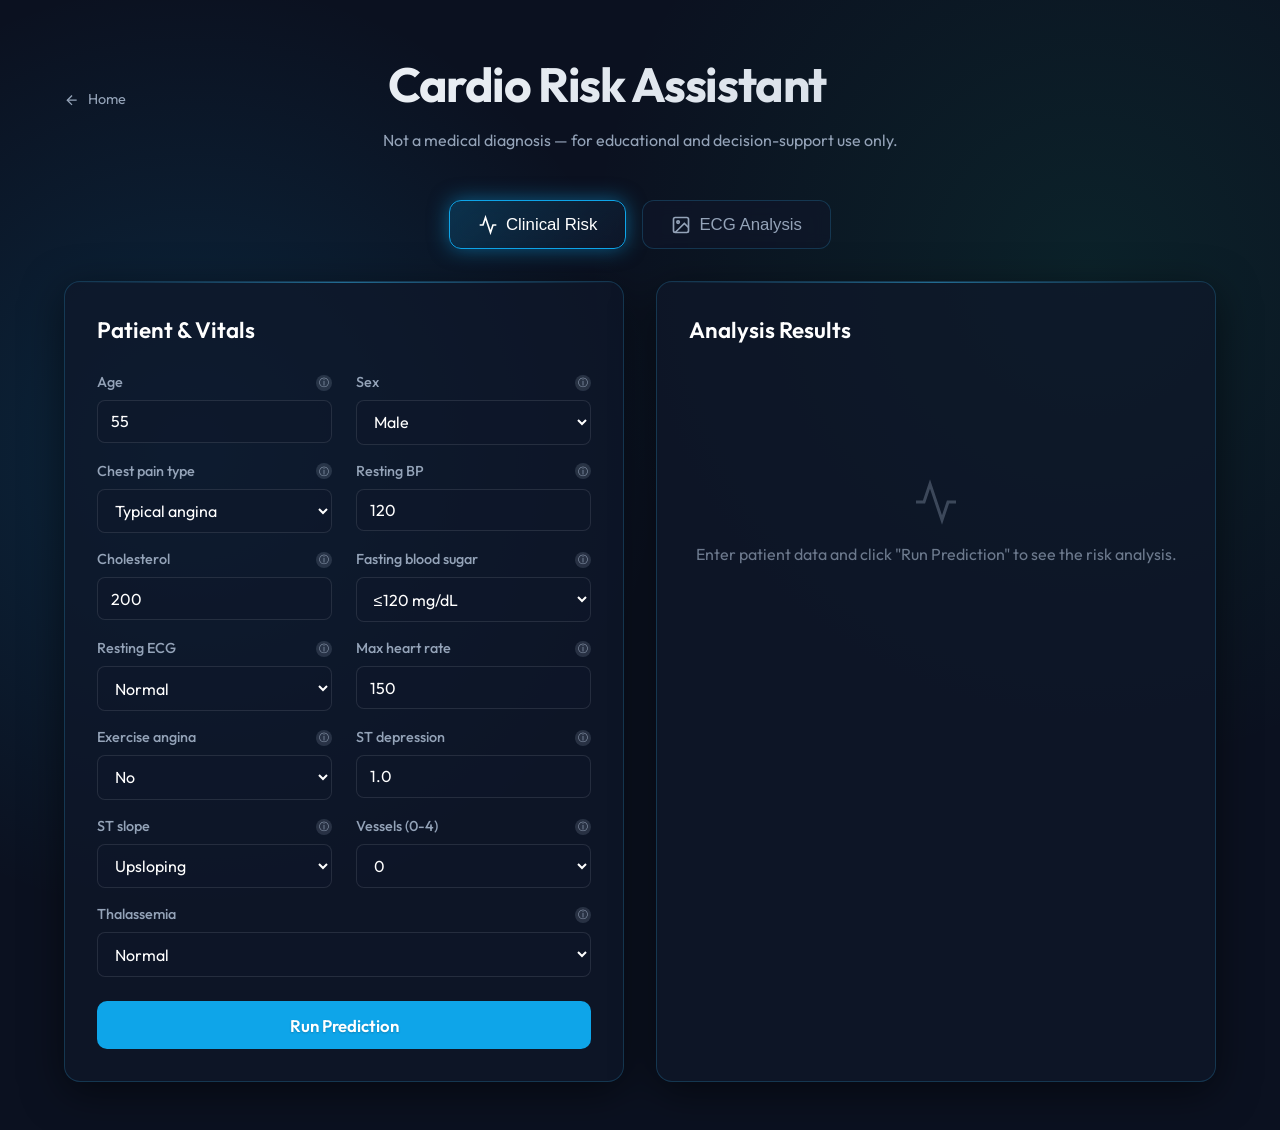
==== templates/index.html @ ab319a2d "init commit" ====
<!DOCTYPE html>
<html lang="en">
<head>
    <meta charset="UTF-8">
    <meta name="viewport" content="width=device-width, initial-scale=1.0">
    <title>Cardio Risk Assistant</title>
    <link rel="stylesheet" href="/static/style.css">
    <link href="https://fonts.googleapis.com/css2?family=Outfit:wght@400;500;600;700&display=swap" rel="stylesheet">
</head>
<body>
    <div class="app-container">
        <header class="cl-header" style="position: relative;">
            <a href="/" style="position: absolute; left: 0; top: 50%; transform: translateY(-50%); color: var(--text-muted); text-decoration: none; font-size: 0.9rem; display: flex; align-items: center; gap: 0.5rem; transition: color 0.3s;"><svg viewBox="0 0 24 24" width="16" height="16" stroke="currentColor" stroke-width="2" fill="none"><line x1="19" y1="12" x2="5" y2="12"></line><polyline points="12 19 5 12 12 5"></polyline></svg> Home</a>
            <h1 class="cl-title">Cardio Risk Assistant <span class="glow-icon">🫀</span></h1>
            <p class="cl-sub">Not a medical diagnosis — for educational and decision-support use only.</p>
        </header>

        <main>
            <div class="tabs">
                <button class="tab-btn active" data-target="clinical-tab">
                    <svg viewBox="0 0 24 24" width="20" height="20" stroke="currentColor" stroke-width="2" fill="none"><path d="M22 12h-4l-3 9L9 3l-3 9H2"></path></svg>
                    Clinical Risk
                </button>
                <button class="tab-btn" data-target="ecg-tab">
                    <svg viewBox="0 0 24 24" width="20" height="20" stroke="currentColor" stroke-width="2" fill="none"><rect x="3" y="3" width="18" height="18" rx="2" ry="2"></rect><circle cx="8.5" cy="8.5" r="1.5"></circle><polyline points="21 15 16 10 5 21"></polyline></svg>
                    ECG Analysis
                </button>
            </div>

            <div id="clinical-tab" class="tab-content active">
                <div class="grid-layout">
                    <div class="card form-card">
                        <h2>Patient & Vitals</h2>
                        <form id="clinical-form">
                            <div class="form-grid">
                                <div class="form-group">
                                    <label for="age">Age <span class="tooltip" title="Patient age in years">ⓘ</span></label>
                                    <input type="number" id="age" name="age" value="55" min="20" max="100">
                                </div>
                                <div class="form-group">
                                    <label for="sex">Sex <span class="tooltip" title="Biological sex">ⓘ</span></label>
                                    <select id="sex" name="sex">
                                        <option value="0">Female</option>
                                        <option value="1" selected>Male</option>
                                    </select>
                                </div>
                                <div class="form-group">
                                    <label for="cp">Chest pain type <span class="tooltip" title="Type of chest pain reported">ⓘ</span></label>
                                    <select id="cp" name="cp">
                                        <option value="0">Typical angina</option>
                                        <option value="1">Atypical angina</option>
                                        <option value="2">Non-anginal pain</option>
                                        <option value="3">Asymptomatic</option>
                                    </select>
                                </div>
                                <div class="form-group">
                                    <label for="trestbps">Resting BP <span class="tooltip" title="Resting blood pressure in mm Hg">ⓘ</span></label>
                                    <input type="number" id="trestbps" name="trestbps" value="120" min="80" max="200">
                                </div>
                                <div class="form-group">
                                    <label for="chol">Cholesterol <span class="tooltip" title="Serum cholesterol in mg/dL">ⓘ</span></label>
                                    <input type="number" id="chol" name="chol" value="200" min="100" max="600">
                                </div>
                                <div class="form-group">
                                    <label for="fbs">Fasting blood sugar <span class="tooltip" title="> 120 mg/dl is high">ⓘ</span></label>
                                    <select id="fbs" name="fbs">
                                        <option value="0">≤120 mg/dL</option>
                                        <option value="1">>120 mg/dL</option>
                                    </select>
                                </div>
                                <div class="form-group">
                                    <label for="restecg">Resting ECG <span class="tooltip" title="Resting electrocardiographic results">ⓘ</span></label>
                                    <select id="restecg" name="restecg">
                                        <option value="0">Normal</option>
                                        <option value="1">ST-T Abnormality</option>
                                        <option value="2">Hypertrophy</option>
                                    </select>
                                </div>
                                <div class="form-group">
                                    <label for="thalach">Max heart rate <span class="tooltip" title="Maximum heart rate achieved">ⓘ</span></label>
                                    <input type="number" id="thalach" name="thalach" value="150" min="70" max="220">
                                </div>
                                <div class="form-group">
                                    <label for="exang">Exercise angina <span class="tooltip" title="Exercise induced angina">ⓘ</span></label>
                                    <select id="exang" name="exang">
                                        <option value="0">No</option>
                                        <option value="1">Yes</option>
                                    </select>
                                </div>
                                <div class="form-group">
                                    <label for="oldpeak">ST depression <span class="tooltip" title="ST depression induced by exercise relative to rest">ⓘ</span></label>
                                    <input type="number" step="0.1" id="oldpeak" name="oldpeak" value="1.0" min="0" max="6">
                                </div>
                                <div class="form-group">
                                    <label for="slope">ST slope <span class="tooltip" title="The slope of the peak exercise ST segment">ⓘ</span></label>
                                    <select id="slope" name="slope">
                                        <option value="0">Upsloping</option>
                                        <option value="1">Flat</option>
                                        <option value="2">Downsloping</option>
                                    </select>
                                </div>
                                <div class="form-group">
                                    <label for="ca">Vessels (0-4) <span class="tooltip" title="Number of major vessels colored by fluoroscopy">ⓘ</span></label>
                                    <select id="ca" name="ca">
                                        <option value="0">0</option>
                                        <option value="1">1</option>
                                        <option value="2">2</option>
                                        <option value="3">3</option>
                                        <option value="4">4</option>
                                    </select>
                                </div>
                                <div class="form-group" style="grid-column: span 2;">
                                    <label for="thal">Thalassemia <span class="tooltip" title="Thalassemia blood disorder encoding">ⓘ</span></label>
                                    <select id="thal" name="thal">
                                        <option value="0">Normal</option>
                                        <option value="1">Fixed Defect</option>
                                        <option value="2">Reversable Defect</option>
                                        <option value="3">Unknown</option>
                                    </select>
                                </div>
                            </div>
                            <button type="submit" class="btn primary btn-glow">Run Prediction</button>
                        </form>
                    </div>

                    <div class="card result-card">
                        <h2>Analysis Results</h2>
                        <div id="clinical-loading" class="hidden loading-container">
                            <div class="spinner"></div>
                            <p>Scoring and analyzing via OpenAI...</p>
                        </div>
                        <div id="clinical-results" class="hidden">
                            <div class="metric-container">
                                <div class="metric">
                                    <label>Disease risk score</label>
                                    <span class="value" id="c-risk-score">0%</span>
                                </div>
                                <div class="progress-bar">
                                    <div class="progress-fill" id="c-progress"></div>
                                </div>
                                <div id="c-badge" class="risk-badge"></div>
                            </div>

                            <div class="classification-box">
                                <strong>Model Classification</strong>
                                <p id="c-classification" class="highlight-text"></p>
                            </div>

                            <div class="accordion">
                                <details open>
                                    <summary>Key Contributing Factors</summary>
                                    <ul id="c-factors" class="custom-list"></ul>
                                </details>
                            </div>

                            <div class="accordion">
                                <details open>
                                    <summary>AI Brief <span class="disclaimer-badge">Support Only</span></summary>
                                    <p id="c-ai-brief" class="ai-text"></p>
                                </details>
                            </div>
                            
                            <div id="c-contact" class="hidden alert-box error" style="margin-top: 1.5rem;"></div>

                            <button id="c-download" class="btn secondary outline-glow">Download PDF Report</button>
                        </div>
                        
                        <div id="clinical-placeholder" class="placeholder-state">
                            <svg viewBox="0 0 24 24" width="48" height="48" stroke="var(--text-muted)" stroke-width="1.5" fill="none"><path d="M22 12h-4l-3 9L9 3l-3 9H2"></path></svg>
                            <p>Enter patient data and click "Run Prediction" to see the risk analysis.</p>
                        </div>
                    </div>
                </div>
            </div>

            <div id="ecg-tab" class="tab-content">
                <div class="grid-layout">
                    <div class="card form-card">
                        <h2>Upload ECG Strip</h2>
                        <form id="ecg-form">
                            <div class="upload-area" id="upload-zone">
                                <input type="file" id="ecg-file" name="file" accept=".jpg,.png,.jpeg" required>
                                <svg viewBox="0 0 24 24" width="40" height="40" stroke="var(--primary)" stroke-width="1.5" fill="none"><path d="M21 15v4a2 2 0 0 1-2 2H5a2 2 0 0 1-2-2v-4"></path><polyline points="17 8 12 3 7 8"></polyline><line x1="12" y1="3" x2="12" y2="15"></line></svg>
                                <p>Drag & drop or click to select<br><span class="sub-text">Supports JPG, PNG</span></p>
                            </div>
                            <div class="image-preview" id="image-preview-container" style="display: none;">
                                <img id="image-preview" src="" alt="ECG Preview">
                            </div>
                            <div class="btn-group">
                                <button type="submit" class="btn primary btn-glow" id="ecg-submit-btn" disabled>Analyze ECG Image</button>
                                <button type="button" class="btn outline" id="ecg-reset-btn">Clear</button>
                            </div>
                        </form>
                    </div>

                    <div class="card result-card">
                        <h2>Analysis Results</h2>
                        <div id="ecg-loading" class="hidden loading-container">
                            <div class="spinner"></div>
                            <p>Running CNN inference & OpenAI analysis...</p>
                        </div>
                        <div id="ecg-results" class="hidden">
                            <div class="metrics-row">
                                <div class="metric">
                                    <label>Predicted Class</label>
                                    <span class="value" id="e-class"></span>
                                </div>
                                <div class="metric">
                                    <label>Confidence</label>
                                    <span class="value" id="e-conf"></span>
                                </div>
                            </div>
                            
                            <div id="e-alert" class="alert-box"></div>

                            <div class="waveform-box">
                                <strong>Projected 1D Waveform (Heuristic)</strong>
                                <div class="stats-grid">
                                    <div class="stat">
                                        <span class="stat-label">Est. Heart Rate</span>
                                        <span class="stat-val"><strong id="e-hr"></strong> bpm</span>
                                    </div>
                                    <div class="stat">
                                        <span class="stat-label">Signal Spread</span>
                                        <span class="stat-val" id="e-var"></span>
                                    </div>
                                </div>
                            </div>

                            <div class="accordion">
                                <details open>
                                    <summary>AI Brief <span class="disclaimer-badge">Support Only</span></summary>
                                    <p id="e-ai-brief" class="ai-text"></p>
                                </details>
                            </div>
                            
                            <div id="e-contact" class="hidden alert-box error" style="margin-top: 1.5rem;"></div>

                            <button id="e-download" class="btn secondary outline-glow">Download PDF Report</button>
                        </div>
                        
                        <div id="ecg-placeholder" class="placeholder-state">
                            <svg viewBox="0 0 24 24" width="48" height="48" stroke="var(--text-muted)" stroke-width="1.5" fill="none"><rect x="3" y="3" width="18" height="18" rx="2" ry="2"></rect><circle cx="8.5" cy="8.5" r="1.5"></circle><polyline points="21 15 16 10 5 21"></polyline></svg>
                            <p>Upload an ECG image strip to process CNN classification.</p>
                        </div>
                    </div>
                </div>
            </div>
        </main>
    </div>
    <script src="/static/app.js"></script>
</body>
</html>
---- static/style.css ----
:root {
    --bg-dark: #0b1120;
    --bg-card: rgba(15, 23, 42, 0.7);
    --primary: #0ea5e9;
    --primary-glow: rgba(14, 165, 233, 0.5);
    --secondary: #10b981;
    --text-main: #f8fafc;
    --text-muted: #94a3b8;
    --border: rgba(56, 189, 248, 0.2);
    --border-hover: rgba(56, 189, 248, 0.5);
    --border-radius: 16px;
    --shadow: 0 10px 40px rgba(0, 0, 0, 0.5);
    --panel-glow: inset 0 0 40px rgba(14, 165, 233, 0.05);
}

* { box-sizing: border-box; margin: 0; padding: 0; }

body {
    font-family: 'Outfit', 'Inter', sans-serif;
    background-color: var(--bg-dark);
    background-image: 
        radial-gradient(circle at 15% 50%, rgba(14, 165, 233, 0.15) 0%, transparent 40%),
        radial-gradient(circle at 85% 30%, rgba(16, 185, 129, 0.1) 0%, transparent 40%);
    background-attachment: fixed;
    color: var(--text-main);
    min-height: 100vh;
    padding-bottom: 3rem;
    line-height: 1.5;
}

.app-container {
    max-width: 1200px;
    margin: 0 auto;
    padding: 0 1.5rem;
}

.cl-header {
    padding: 3rem 0;
    text-align: center;
}

.cl-title {
    font-size: 3rem;
    font-weight: 700;
    letter-spacing: -0.03em;
    margin-bottom: 0.5rem;
    background: linear-gradient(135deg, #f8fafc 0%, #cbd5e1 100%);
    -webkit-background-clip: text;
    -webkit-text-fill-color: transparent;
}

.glow-icon { filter: drop-shadow(0 0 10px rgba(220, 38, 38, 0.8)); }

.cl-sub {
    color: var(--text-muted);
    font-size: 1rem;
    font-weight: 400;
}

.tabs {
    display: flex;
    gap: 1rem;
    margin-bottom: 2rem;
    justify-content: center;
}

.tab-btn {
    display: flex;
    align-items: center;
    gap: 0.5rem;
    padding: 0.85rem 1.75rem;
    border: 1px solid var(--border);
    background: rgba(15, 23, 42, 0.6);
    backdrop-filter: blur(8px);
    border-radius: 12px;
    cursor: pointer;
    font-size: 1.05rem;
    font-weight: 500;
    color: var(--text-muted);
    transition: all 0.3s cubic-bezier(0.4, 0, 0.2, 1);
}

.tab-btn:hover {
    color: var(--text-main);
    border-color: var(--border-hover);
    background: rgba(30, 41, 59, 0.8);
}

.tab-btn.active {
    background: linear-gradient(135deg, rgba(14, 165, 233, 0.2), rgba(15, 23, 42, 0.8));
    color: #fff;
    border-color: var(--primary);
    box-shadow: 0 0 20px var(--primary-glow);
}

.tab-content { display: none; animation: slideUp 0.5s cubic-bezier(0.16, 1, 0.3, 1) forwards; opacity: 0; transform: translateY(20px); }
.tab-content.active { display: block; }

@keyframes slideUp { to { opacity: 1; transform: translateY(0); } }

.grid-layout {
    display: grid;
    grid-template-columns: 1fr 1fr;
    gap: 2rem;
}

@media (max-width: 850px) { .grid-layout { grid-template-columns: 1fr; } }

.card {
    background: var(--bg-card);
    backdrop-filter: blur(20px);
    -webkit-backdrop-filter: blur(20px);
    border: 1px solid var(--border);
    border-radius: var(--border-radius);
    padding: 2rem;
    box-shadow: var(--shadow);
    position: relative;
    overflow: hidden;
}

.card::before {
    content: ''; position: absolute; top: 0; left: 0; right: 0; height: 1px;
    background: linear-gradient(90deg, transparent, rgba(56, 189, 248, 0.5), transparent);
}

.card h2 {
    font-size: 1.4rem;
    font-weight: 600;
    margin-bottom: 1.5rem;
    color: #fff;
    display: flex;
    align-items: center;
    gap: 0.5rem;
}

/* Forms */
.form-grid {
    display: grid;
    grid-template-columns: 1fr 1fr;
    gap: 1rem 1.5rem;
}

.form-group label {
    display: flex;
    justify-content: space-between;
    align-items: center;
    margin-bottom: 0.4rem;
    font-size: 0.9rem;
    font-weight: 500;
    color: var(--text-muted);
}

.tooltip {
    display: inline-flex; justify-content: center; align-items: center;
    width: 16px; height: 16px; border-radius: 50%;
    background: rgba(148, 163, 184, 0.2);
    font-size: 0.65rem; color: var(--text-muted);
    cursor: help; transition: all 0.2s;
}
.tooltip:hover { background: var(--primary); color: #fff; box-shadow: 0 0 10px var(--primary-glow); }

.form-group input, .form-group select {
    width: 100%;
    padding: 0.65rem 0.8rem;
    background: rgba(15, 23, 42, 0.5);
    border: 1px solid rgba(255, 255, 255, 0.1);
    border-radius: 8px;
    font-family: inherit;
    font-size: 1rem;
    color: #fff;
    transition: all 0.3s;
}

.form-group input:focus, .form-group select:focus {
    outline: none;
    border-color: var(--primary);
    background: rgba(15, 23, 42, 0.8);
    box-shadow: 0 0 0 3px rgba(14, 165, 233, 0.2);
}

.form-group select option { background: #0f172a; color: #fff; }

.btn {
    display: inline-flex; justify-content: center; align-items: center; gap: 0.5rem;
    padding: 0.85rem 1.5rem; border: none; border-radius: 10px;
    font-size: 1.05rem; font-weight: 600; font-family: inherit;
    cursor: pointer; transition: all 0.3s cubic-bezier(0.4, 0, 0.2, 1);
    width: 100%; margin-top: 1.5rem;
}

.btn.primary { background: var(--primary); color: #fff; text-shadow: 0 1px 2px rgba(0,0,0,0.2); }
.btn-glow:hover:not(:disabled) { box-shadow: 0 0 20px var(--primary-glow); transform: translateY(-2px); }
.btn:disabled { opacity: 0.5; cursor: not-allowed; filter: grayscale(1); }

.btn.outline { background: transparent; border: 1px solid var(--border); color: var(--text-muted); }
.btn.outline:hover:not(:disabled) { border-color: #fff; color: #fff; }

.btn.secondary { background: rgba(255, 255, 255, 0.1); color: #fff; margin-top: 1.5rem; }
.outline-glow:hover { background: rgba(255, 255, 255, 0.15); box-shadow: 0 0 15px rgba(255,255,255,0.1); }

/* Results & Loading */
.hidden { display: none !important; }

.placeholder-state {
    display: flex; flex-direction: column; align-items: center; justify-content: center;
    height: 300px; text-align: center; color: var(--text-muted); opacity: 0.7;
}
.placeholder-state svg { margin-bottom: 1rem; opacity: 0.5; }

.loading-container {
    display: flex; flex-direction: column; align-items: center; justify-content: center;
    height: 300px; gap: 1.5rem;
}

.spinner {
    width: 40px; height: 40px;
    border: 3px solid rgba(14, 165, 233, 0.2);
    border-top-color: var(--primary);
    border-radius: 50%;
    animation: spin 1s linear infinite;
    box-shadow: 0 0 20px rgba(14, 165, 233, 0.4);
}

@keyframes spin { to { transform: rotate(360deg); } }

/* Metrics display */
.metric-container, .metrics-row { margin-bottom: 1.5rem; }
.metrics-row { display: flex; gap: 1.5rem; }

.metric { background: rgba(0,0,0,0.2); padding: 1rem; border-radius: 10px; flex: 1; border: 1px solid rgba(255,255,255,0.05); }
.metric label { font-size: 0.8rem; color: var(--text-muted); text-transform: uppercase; letter-spacing: 0.05em; display: block; margin-bottom: 0.25rem; }
.metric .value { font-size: 2.25rem; font-weight: 700; color: #fff; line-height: 1; }

.progress-bar { width: 100%; height: 6px; background: rgba(255,255,255,0.1); border-radius: 3px; margin: 1rem 0; overflow: hidden; }
.progress-fill { height: 100%; background: var(--primary); width: 0%; transition: width 1s cubic-bezier(0.4, 0, 0.2, 1); box-shadow: 0 0 10px var(--primary); }

.risk-badge { display: inline-block; padding: 0.35rem 0.85rem; border-radius: 8px; font-weight: 600; font-size: 0.85rem; letter-spacing: 0.02em; }
.bd-low { background: rgba(16, 185, 129, 0.2); color: #34d399; border: 1px solid rgba(16, 185, 129, 0.3); }
.bd-med { background: rgba(245, 158, 11, 0.2); color: #fbbf24; border: 1px solid rgba(245, 158, 11, 0.3); }
.bd-high { background: rgba(239, 68, 68, 0.2); color: #f87171; border: 1px solid rgba(239, 68, 68, 0.3); box-shadow: 0 0 15px rgba(239, 68, 68, 0.2); }

.classification-box { background: rgba(255, 255, 255, 0.05); border-left: 4px solid var(--primary); padding: 1rem 1.25rem; border-radius: 4px 8px 8px 4px; margin-bottom: 1.5rem; }
.classification-box strong { display: block; font-size: 0.85rem; color: var(--text-muted); text-transform: uppercase; letter-spacing: 0.05em; margin-bottom: 0.25rem; }
.highlight-text { font-size: 1.1rem; color: #fff; font-weight: 500; }

details { background: rgba(0,0,0,0.2); border: 1px solid rgba(255,255,255,0.05); border-radius: 10px; margin-bottom: 1rem; overflow: hidden; transition: background 0.3s; }
details:hover { background: rgba(0,0,0,0.3); }
summary { font-weight: 600; cursor: pointer; padding: 1rem; display: flex; align-items: center; justify-content: space-between; user-select: none; }
summary::-webkit-details-marker { display: none; }
summary::after { content: '+'; font-size: 1.2rem; font-weight: 400; color: var(--primary); transition: transform 0.3s; }
details[open] summary::after { transform: rotate(45deg); }
details p, details ul { padding: 0 1rem 1rem; font-size: 0.95rem; color: var(--text-main); opacity: 0.9; }

.custom-list { padding-left: 2rem; }
.custom-list li { margin-bottom: 0.5rem; }
.custom-list li::marker { color: var(--primary); }
.ai-text { font-style: italic; border-left: 2px solid rgba(255,255,255,0.1); padding-left: 1rem; margin-left: 0.5rem; }

.disclaimer-badge { font-size: 0.65rem; background: rgba(255,255,255,0.1); padding: 0.15rem 0.4rem; border-radius: 4px; margin-left: 0.5rem; vertical-align: middle; font-weight: 400; }

/* ECG Upload */
.upload-area {
    border: 2px dashed rgba(255,255,255,0.2); border-radius: 12px; padding: 3rem 2rem;
    text-align: center; margin-bottom: 1.5rem; position: relative; background: rgba(0,0,0,0.2);
    transition: all 0.3s; display: flex; flex-direction: column; align-items: center; gap: 1rem;
}
.upload-area:hover, .upload-area.dragover { border-color: var(--primary); background: rgba(14, 165, 233, 0.05); }
.upload-area input { position: absolute; top: 0; left: 0; width: 100%; height: 100%; opacity: 0; cursor: pointer; }
.sub-text { font-size: 0.85rem; color: var(--text-muted); }

.alert-box { padding: 1rem 1.25rem; border-radius: 8px; margin-bottom: 1.5rem; font-weight: 500; font-size: 0.95rem; display: flex; align-items: center; gap: 0.75rem; }
.alert-box.error { background: rgba(239, 68, 68, 0.1); color: #fca5a5; border: 1px solid rgba(239, 68, 68, 0.3); }
.alert-box.success { background: rgba(16, 185, 129, 0.1); color: #6ee7b7; border: 1px solid rgba(16, 185, 129, 0.3); }

.waveform-box { background: rgba(0,0,0,0.2); padding: 1.25rem; border-radius: 10px; margin-bottom: 1.5rem; border: 1px solid rgba(255,255,255,0.05); }
.waveform-box strong { display: block; margin-bottom: 1rem; color: var(--text-muted); font-size: 0.9rem; text-transform: uppercase; letter-spacing: 0.05em; }
.stats-grid { display: grid; grid-template-columns: 1fr 1fr; gap: 1rem; }
.stat { display: flex; flex-direction: column; }
.stat-label { font-size: 0.8rem; color: var(--text-muted); }
.stat-val { font-size: 1.25rem; font-weight: 600; color: #fff; }

.image-preview { width: 100%; border-radius: 12px; overflow: hidden; margin-bottom: 1.5rem; border: 1px solid rgba(255,255,255,0.1); }
.image-preview img { width: 100%; display: block; object-fit: cover; }
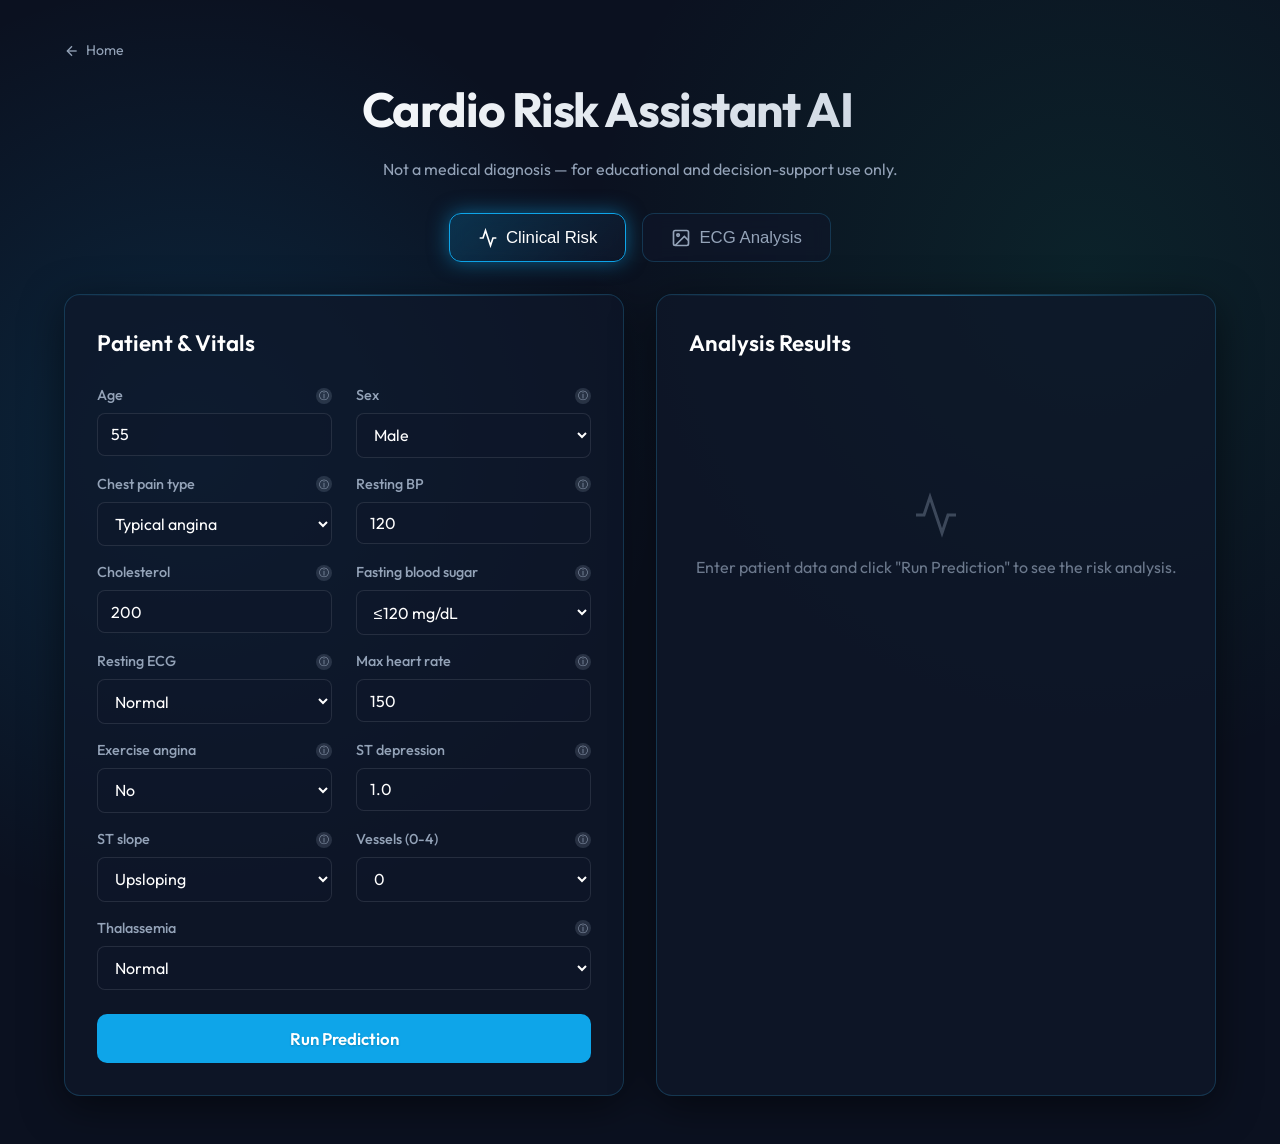
==== commit f9ac5175: "Working" ====
--- a/templates/index.html
+++ b/templates/index.html
@@ -3,15 +3,18 @@
 <head>
     <meta charset="UTF-8">
     <meta name="viewport" content="width=device-width, initial-scale=1.0">
-    <title>Cardio Risk Assistant</title>
+    <title>Cardio Risk Assistant AI</title>
     <link rel="stylesheet" href="/static/style.css">
     <link href="https://fonts.googleapis.com/css2?family=Outfit:wght@400;500;600;700&display=swap" rel="stylesheet">
 </head>
 <body>
     <div class="app-container">
-        <header class="cl-header" style="position: relative;">
-            <a href="/" style="position: absolute; left: 0; top: 50%; transform: translateY(-50%); color: var(--text-muted); text-decoration: none; font-size: 0.9rem; display: flex; align-items: center; gap: 0.5rem; transition: color 0.3s;"><svg viewBox="0 0 24 24" width="16" height="16" stroke="currentColor" stroke-width="2" fill="none"><line x1="19" y1="12" x2="5" y2="12"></line><polyline points="12 19 5 12 12 5"></polyline></svg> Home</a>
-            <h1 class="cl-title">Cardio Risk Assistant <span class="glow-icon">🫀</span></h1>
+        <header class="cl-header">
+            <a href="/" class="back-link">
+                <svg viewBox="0 0 24 24" width="16" height="16" stroke="currentColor" stroke-width="2" fill="none"><line x1="19" y1="12" x2="5" y2="12"></line><polyline points="12 19 5 12 12 5"></polyline></svg>
+                Home
+            </a>
+            <h1 class="cl-title">Cardio Risk Assistant AI <span class="glow-icon">🫀</span></h1>
             <p class="cl-sub">Not a medical diagnosis — for educational and decision-support use only.</p>
         </header>
 
@@ -160,7 +163,6 @@
                                 </details>
                             </div>
                             
-                            <div id="c-contact" class="hidden alert-box error" style="margin-top: 1.5rem;"></div>
 
                             <button id="c-download" class="btn secondary outline-glow">Download PDF Report</button>
                         </div>
@@ -197,7 +199,7 @@
                         <h2>Analysis Results</h2>
                         <div id="ecg-loading" class="hidden loading-container">
                             <div class="spinner"></div>
-                            <p>Running CNN inference & OpenAI analysis...</p>
+                            <p>Running CNN inference & LLM model analysis...</p>
                         </div>
                         <div id="ecg-results" class="hidden">
                             <div class="metrics-row">
@@ -215,6 +217,9 @@
 
                             <div class="waveform-box">
                                 <strong>Projected 1D Waveform (Heuristic)</strong>
+                                <div class="ecg-canvas-wrapper">
+                                    <canvas id="ecg-waveform-canvas" aria-label="ECG waveform chart"></canvas>
+                                </div>
                                 <div class="stats-grid">
                                     <div class="stat">
                                         <span class="stat-label">Est. Heart Rate</span>
@@ -234,7 +239,6 @@
                                 </details>
                             </div>
                             
-                            <div id="e-contact" class="hidden alert-box error" style="margin-top: 1.5rem;"></div>
 
                             <button id="e-download" class="btn secondary outline-glow">Download PDF Report</button>
                         </div>
--- a/static/style.css
+++ b/static/style.css
@@ -35,9 +35,26 @@
 }
 
 .cl-header {
-    padding: 3rem 0;
+    padding: 2.5rem 0 2rem;
     text-align: center;
-}
+    display: flex;
+    flex-direction: column;
+    align-items: center;
+    gap: 0.25rem;
+}
+
+.back-link {
+    align-self: flex-start;
+    display: inline-flex;
+    align-items: center;
+    gap: 0.4rem;
+    color: var(--text-muted);
+    text-decoration: none;
+    font-size: 0.88rem;
+    margin-bottom: 0.5rem;
+    transition: color 0.25s;
+}
+.back-link:hover { color: var(--text-main); }
 
 .cl-title {
     font-size: 3rem;
@@ -46,7 +63,9 @@
     margin-bottom: 0.5rem;
     background: linear-gradient(135deg, #f8fafc 0%, #cbd5e1 100%);
     -webkit-background-clip: text;
+    background-clip: text;
     -webkit-text-fill-color: transparent;
+    color: transparent;
 }
 
 .glow-icon { filter: drop-shadow(0 0 10px rgba(220, 38, 38, 0.8)); }
@@ -104,7 +123,80 @@
     gap: 2rem;
 }
 
-@media (max-width: 850px) { .grid-layout { grid-template-columns: 1fr; } }
+/* ── Responsive ───────────────────────────────────────────────── */
+
+/* Tablet (≤ 900px) */
+@media (max-width: 900px) {
+    .grid-layout { grid-template-columns: 1fr; }
+
+    .cl-header { padding: 2rem 0 1.5rem; position: static !important; }
+    .cl-header a {
+        position: static !important;
+        transform: none !important;
+        display: inline-flex !important;
+        margin-bottom: 0.75rem;
+    }
+
+    .cl-title { font-size: 2.2rem; }
+
+    .tabs { flex-direction: row; flex-wrap: wrap; }
+    .tab-btn { flex: 1 1 40%; justify-content: center; padding: 0.75rem 1rem; font-size: 0.95rem; }
+
+    .form-grid { grid-template-columns: 1fr; }
+    .form-group[style*="span 2"] { grid-column: span 1 !important; }
+
+    .metric .value { font-size: 1.75rem; }
+
+    .card { padding: 1.5rem; }
+}
+
+/* Mobile (≤ 600px) */
+@media (max-width: 600px) {
+    body { background-attachment: scroll; } /* fix iOS fixed bg bug */
+
+    .app-container { padding: 0 1rem; }
+
+    .cl-header { padding: 1.5rem 0 1rem; text-align: center; }
+    .cl-title { font-size: 1.65rem; letter-spacing: -0.02em; }
+    .cl-sub { font-size: 0.85rem; }
+
+    .tabs { gap: 0.5rem; margin-bottom: 1.25rem; }
+    .tab-btn { flex: 1 1 100%; font-size: 0.9rem; padding: 0.7rem 0.75rem; }
+    .tab-btn svg { width: 16px; height: 16px; }
+
+    .card { padding: 1.1rem; border-radius: 12px; }
+    .card h2 { font-size: 1.15rem; margin-bottom: 1rem; }
+
+    .form-grid { grid-template-columns: 1fr; gap: 0.75rem 0; }
+
+    .form-group input,
+    .form-group select {
+        font-size: 16px; /* prevents iOS auto-zoom */
+        padding: 0.75rem 0.9rem;
+    }
+
+    .btn { font-size: 0.95rem; padding: 0.8rem 1rem; border-radius: 8px; }
+
+    .btn-group { flex-direction: column; gap: 0.5rem; }
+    .btn-group .btn { margin-top: 0; }
+
+    .metrics-row { flex-direction: column; gap: 0.75rem; }
+    .metric .value { font-size: 1.5rem; }
+
+    .stats-grid { grid-template-columns: 1fr 1fr; gap: 0.6rem; }
+    .stat-val { font-size: 1rem; }
+
+    #ecg-waveform-canvas { height: 110px; }
+
+    .placeholder-state { height: 200px; }
+    .loading-container { height: 200px; }
+
+    .upload-area { padding: 2rem 1rem; }
+
+    .alert-box { font-size: 0.85rem; }
+
+    .ai-text { margin-left: 0; }
+}
 
 .card {
     background: var(--bg-card);
@@ -274,7 +366,21 @@
 
 .waveform-box { background: rgba(0,0,0,0.2); padding: 1.25rem; border-radius: 10px; margin-bottom: 1.5rem; border: 1px solid rgba(255,255,255,0.05); }
 .waveform-box strong { display: block; margin-bottom: 1rem; color: var(--text-muted); font-size: 0.9rem; text-transform: uppercase; letter-spacing: 0.05em; }
-.stats-grid { display: grid; grid-template-columns: 1fr 1fr; gap: 1rem; }
+.ecg-canvas-wrapper {
+    width: 100%;
+    border-radius: 8px;
+    overflow: hidden;
+    margin-bottom: 1rem;
+    border: 1px solid rgba(180, 60, 60, 0.25);
+    box-shadow: 0 2px 16px rgba(0,0,0,0.4), inset 0 0 40px rgba(220, 38, 38, 0.04);
+}
+#ecg-waveform-canvas {
+    display: block;
+    width: 100%;
+    height: 140px;
+    image-rendering: crisp-edges;
+}
+.stats-grid { display: grid; grid-template-columns: 1fr 1fr; gap: 1rem; margin-top: 0.5rem; }
 .stat { display: flex; flex-direction: column; }
 .stat-label { font-size: 0.8rem; color: var(--text-muted); }
 .stat-val { font-size: 1.25rem; font-weight: 600; color: #fff; }
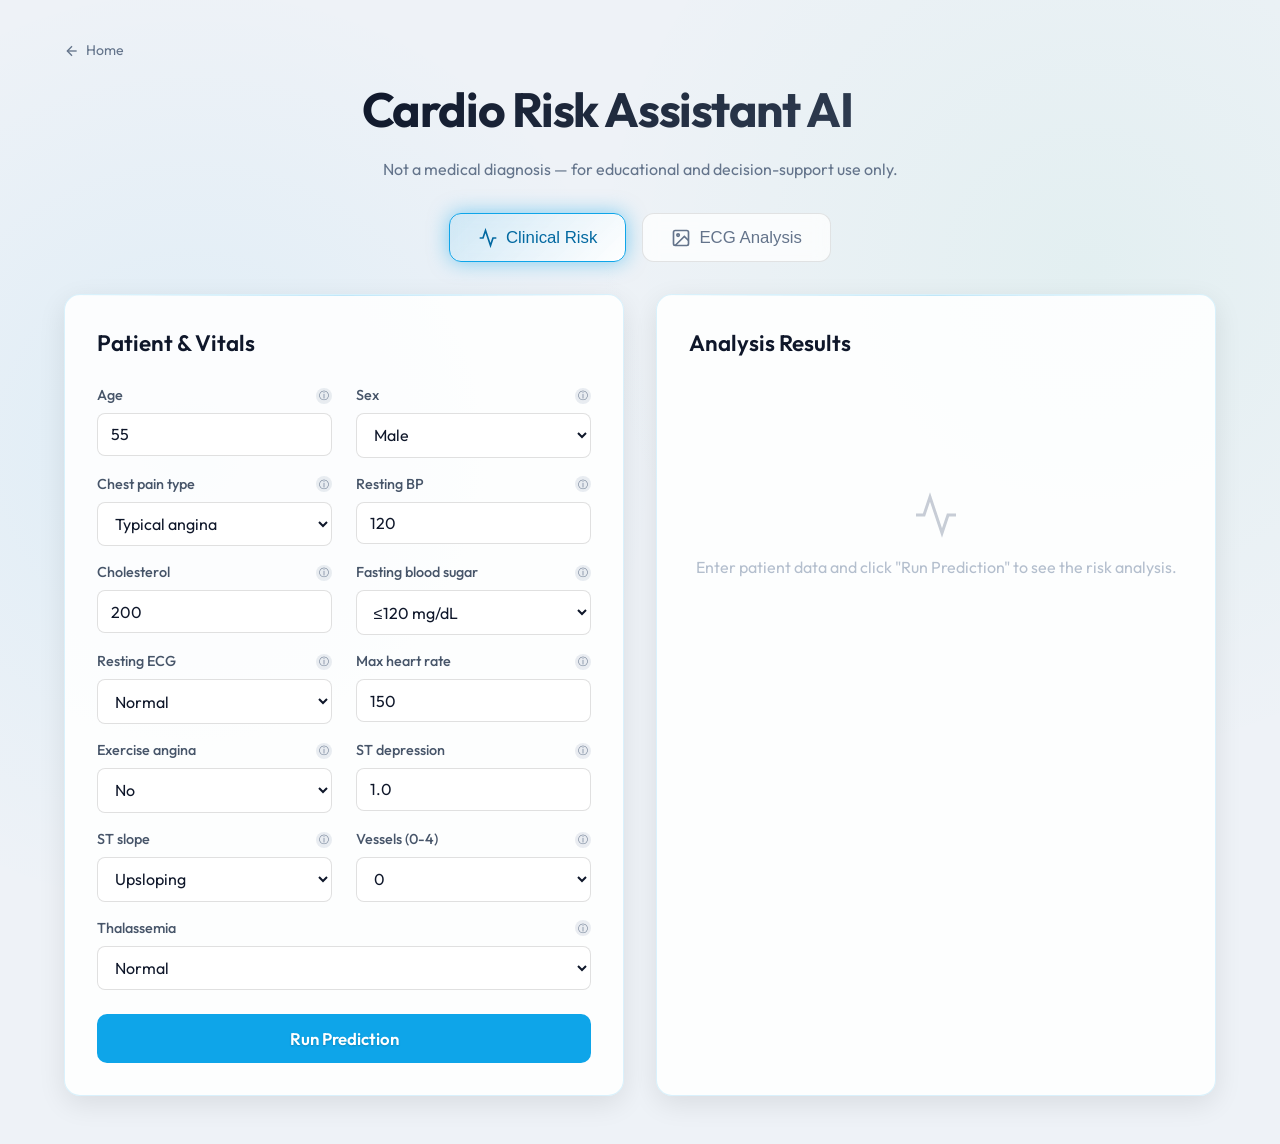
==== commit ac3b5825: "add toggle theme swich" ====
--- a/templates/index.html
+++ b/templates/index.html
@@ -6,6 +6,8 @@
     <title>Cardio Risk Assistant AI</title>
     <link rel="stylesheet" href="/static/style.css">
     <link href="https://fonts.googleapis.com/css2?family=Outfit:wght@400;500;600;700&display=swap" rel="stylesheet">
+    <!-- Prevent flash of wrong theme -->
+    <script>(function(){var t=localStorage.getItem('cardio-theme')||(window.matchMedia('(prefers-color-scheme: dark)').matches?'dark':'light');document.documentElement.setAttribute('data-theme',t);})();</script>
 </head>
 <body>
     <div class="app-container">
@@ -249,9 +251,11 @@
                         </div>
                     </div>
                 </div>
+
             </div>
         </main>
     </div>
     <script src="/static/app.js"></script>
+    <script src="/static/theme.js"></script>
 </body>
 </html>
--- a/static/style.css
+++ b/static/style.css
@@ -387,3 +387,148 @@
 
 .image-preview { width: 100%; border-radius: 12px; overflow: hidden; margin-bottom: 1.5rem; border: 1px solid rgba(255,255,255,0.1); }
 .image-preview img { width: 100%; display: block; object-fit: cover; }
+
+/* ── Theme toggle button ────────────────────────────────────────── */
+.theme-toggle {
+    position: fixed;
+    bottom: 1.5rem;
+    right: 1.5rem;
+    width: 48px;
+    height: 48px;
+    border-radius: 50%;
+    border: 1px solid var(--border);
+    background: var(--bg-card);
+    backdrop-filter: blur(12px);
+    -webkit-backdrop-filter: blur(12px);
+    cursor: pointer;
+    display: flex;
+    align-items: center;
+    justify-content: center;
+    box-shadow: var(--shadow);
+    transition: all 0.3s cubic-bezier(0.4, 0, 0.2, 1);
+    z-index: 1000;
+    color: var(--text-muted);
+    padding: 0;
+}
+.theme-toggle:hover {
+    border-color: var(--primary);
+    color: var(--primary);
+    box-shadow: 0 0 18px var(--primary-glow);
+    transform: scale(1.12) rotate(15deg);
+}
+.theme-toggle svg { width: 20px; height: 20px; flex-shrink: 0; }
+
+/* ── Light theme ─────────────────────────────────────────────────── */
+html[data-theme="light"] {
+    --bg-dark:        #eef2f7;
+    --bg-card:        rgba(255, 255, 255, 0.88);
+    --text-main:      #0f172a;
+    --text-muted:     #64748b;
+    --border:         rgba(14, 165, 233, 0.22);
+    --border-hover:   rgba(14, 165, 233, 0.55);
+    --shadow:         0 8px 28px rgba(0, 0, 0, 0.09);
+    --panel-glow:     inset 0 0 40px rgba(14, 165, 233, 0.03);
+}
+
+html[data-theme="light"] body {
+    background-color: #eef2f7;
+    background-image:
+        radial-gradient(circle at 15% 50%, rgba(14, 165, 233, 0.07) 0%, transparent 40%),
+        radial-gradient(circle at 85% 30%, rgba(16, 185, 129, 0.05) 0%, transparent 40%);
+}
+
+html[data-theme="light"] .card {
+    background: var(--bg-card);
+    border-color: rgba(14, 165, 233, 0.15);
+}
+html[data-theme="light"] .card::before {
+    background: linear-gradient(90deg, transparent, rgba(14, 165, 233, 0.25), transparent);
+}
+html[data-theme="light"] .card h2 { color: #0f172a; }
+
+html[data-theme="light"] .cl-title {
+    background: linear-gradient(135deg, #0f172a 0%, #334155 100%);
+    -webkit-background-clip: text;
+    background-clip: text;
+    -webkit-text-fill-color: transparent;
+    color: transparent;
+}
+
+html[data-theme="light"] .tab-btn {
+    background: rgba(255, 255, 255, 0.75);
+    border-color: rgba(0, 0, 0, 0.1);
+    color: #64748b;
+}
+html[data-theme="light"] .tab-btn:hover {
+    background: rgba(255, 255, 255, 0.95);
+    color: #0f172a;
+    border-color: rgba(14, 165, 233, 0.4);
+}
+html[data-theme="light"] .tab-btn.active {
+    background: linear-gradient(135deg, rgba(14, 165, 233, 0.12), rgba(255,255,255,0.95));
+    color: #0369a1;
+    border-color: var(--primary);
+}
+
+html[data-theme="light"] .form-group label { color: #475569; }
+html[data-theme="light"] .form-group input,
+html[data-theme="light"] .form-group select {
+    background: rgba(255, 255, 255, 0.95);
+    border-color: rgba(0, 0, 0, 0.12);
+    color: #0f172a;
+}
+html[data-theme="light"] .form-group select option {
+    background: #fff;
+    color: #0f172a;
+}
+html[data-theme="light"] .form-group input:focus,
+html[data-theme="light"] .form-group select:focus {
+    background: #fff;
+    border-color: var(--primary);
+}
+
+html[data-theme="light"] .metric {
+    background: rgba(255, 255, 255, 0.65);
+    border-color: rgba(0, 0, 0, 0.06);
+}
+html[data-theme="light"] .metric label  { color: #64748b; }
+html[data-theme="light"] .metric .value { color: #0f172a; }
+
+html[data-theme="light"] .progress-bar  { background: rgba(0, 0, 0, 0.08); }
+
+html[data-theme="light"] .classification-box { background: rgba(0, 0, 0, 0.03); }
+html[data-theme="light"] .highlight-text     { color: #0f172a; }
+
+html[data-theme="light"] details           { background: rgba(0,0,0,0.03); border-color: rgba(0,0,0,0.07); }
+html[data-theme="light"] details:hover     { background: rgba(0,0,0,0.05); }
+html[data-theme="light"] details p,
+html[data-theme="light"] details ul        { color: #0f172a; }
+
+html[data-theme="light"] .upload-area {
+    background: rgba(255, 255, 255, 0.55);
+    border-color: rgba(0, 0, 0, 0.15);
+}
+html[data-theme="light"] .upload-area:hover,
+html[data-theme="light"] .upload-area.dragover {
+    background: rgba(14, 165, 233, 0.04);
+}
+
+html[data-theme="light"] .waveform-box {
+    background: rgba(255, 255, 255, 0.55);
+    border-color: rgba(0, 0, 0, 0.06);
+}
+
+html[data-theme="light"] .stat-label { color: #64748b; }
+html[data-theme="light"] .stat-val   { color: #0f172a; }
+
+html[data-theme="light"] .placeholder-state { color: #94a3b8; }
+html[data-theme="light"] .loading-container p { color: #64748b; }
+
+html[data-theme="light"] .btn.secondary  { background: rgba(0,0,0,0.07); color: #0f172a; }
+html[data-theme="light"] .btn.outline    { border-color: rgba(0,0,0,0.18); color: #475569; }
+html[data-theme="light"] .back-link      { color: #64748b; }
+html[data-theme="light"] .back-link:hover { color: #0f172a; }
+
+html[data-theme="light"] .image-preview  { border-color: rgba(0,0,0,0.1); }
+html[data-theme="light"] .ai-text        { border-left-color: rgba(0,0,0,0.15); }
+html[data-theme="light"] .disclaimer-badge { background: rgba(0,0,0,0.07); color: #475569; }
